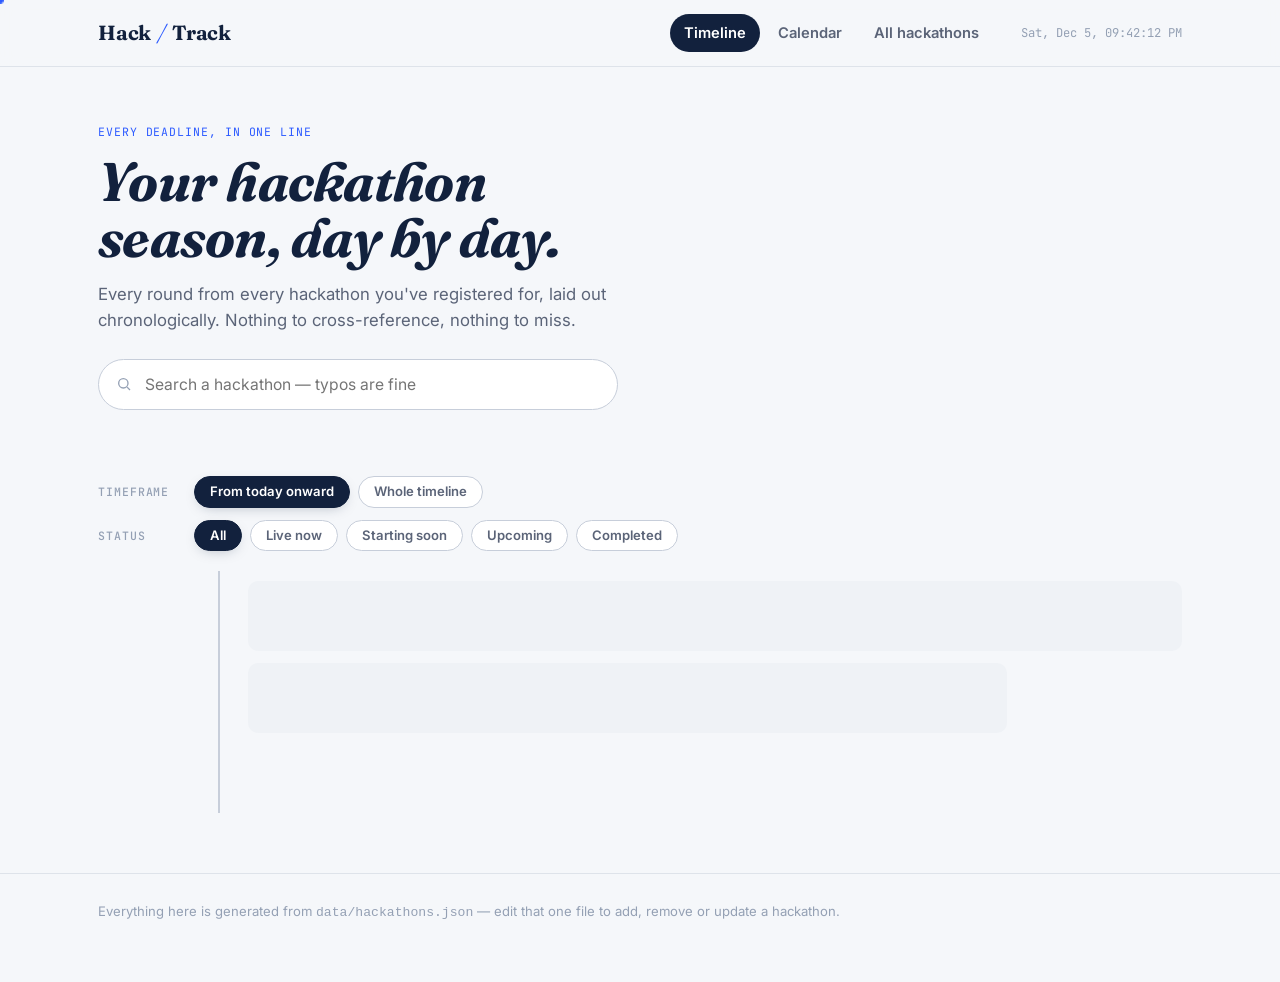
==== index.html @ 7b6a446b "feat(timeline): create timeline layout with search, timeframe, and status filters" ====
<!doctype html>
<html lang="en">
<head>
<meta charset="UTF-8">
<meta name="viewport" content="width=device-width, initial-scale=1, viewport-fit=cover">
<title>Hack/Track — Timeline</title>
<link rel="stylesheet" href="css/styles.css">
</head>
<body>

<header class="topbar">
  <div class="topbar-inner">
    <a class="brand" href="index.html">Hack<em>/</em>Track</a>
    <nav class="nav">
      <a href="index.html" class="active">Timeline</a>
      <a href="calendar.html">Calendar</a>
      <a href="hackathon.html">All hackathons</a>
    </nav>
    <span class="live-clock"></span>
  </div>
</header>

<main class="shell">

  <section class="hero">
    <p class="hero-eyebrow">Every deadline, in one line</p>
    <h1>Your hackathon<br>season, day by day.</h1>
    <p class="lede">Every round from every hackathon you've registered for, laid out chronologically. Nothing to cross-reference, nothing to miss.</p>

    <div class="search-wrap">
      <svg class="search-icon" viewBox="0 0 24 24" fill="none" stroke="currentColor" stroke-width="2"><circle cx="11" cy="11" r="7"/><line x1="21" y1="21" x2="16.65" y2="16.65"/></svg>
      <input class="search-input focus-ring" type="text" placeholder="Search a hackathon — typos are fine" aria-label="Search hackathons">
      <div class="search-results"></div>
    </div>

    <div class="hero-stats" id="hero-stats"></div>
  </section>

  <div class="timeline-controls">
    <div class="control-row">
      <span class="control-label">Timeframe</span>
      <div class="range-toggle" id="range-toggle" role="tablist">
        <button class="filter-chip active" data-range="today" role="tab">From today onward</button>
        <button class="filter-chip" data-range="all" role="tab">Whole timeline</button>
      </div>
    </div>

    <div class="control-row">
      <span class="control-label">Status</span>
      <div class="filters" id="filters">
        <button class="filter-chip active" data-filter="all">All</button>
        <button class="filter-chip" data-filter="live">Live now</button>
        <button class="filter-chip" data-filter="soon">Starting soon</button>
        <button class="filter-chip" data-filter="upcoming">Upcoming</button>
        <button class="filter-chip" data-filter="done">Completed</button>
      </div>
    </div>
  </div>

  <div class="timeline" id="timeline">
    <div class="skeleton" style="margin-left:150px; margin-bottom:12px;"></div>
    <div class="skeleton" style="margin-left:150px; width:70%;"></div>
  </div>

</main>

<footer class="site-footer">
  <div class="shell">Everything here is generated from <code>data/hackathons.json</code> — edit that one file to add, remove or update a hackathon.</div>
</footer>

<script src="js/core.js"></script>
<script src="js/timeline.js"></script>
</body>
</html>
---- css/styles.css ----
/* ===========================================================
   Hack/Track — design tokens
   Palette: cool, light "control room" surface with a single
   bright signal accent per hackathon (violet / teal / amber / indigo / rose).
   Type: Fraunces (display) + Inter (body/data).
=========================================================== */

@import url('https://fonts.googleapis.com/css2?family=Fraunces:ital,opsz,wght@0,9..144,400;0,9..144,560;0,9..144,680;1,9..144,500&family=Inter:wght@400;500;600;700&family=JetBrains+Mono:wght@500&display=swap');

:root{
  --bg: #F5F7FA;
  --surface: #FFFFFF;
  --surface-sunk: #EFF2F6;
  --ink: #12213D;
  --ink-soft: #5B6478;
  --ink-faint: #94A0B4;
  --line: #DEE3EA;
  --line-strong: #C7CEDA;

  --violet: #6C5CE7;
  --violet-soft: #EFECFD;
  --teal: #0FA98C;
  --teal-soft: #E3F7F1;
  --amber: #E0A100;
  --amber-soft: #FBF1D9;
  --indigo: #2D5BFF;
  --indigo-soft: #E7EDFF;
  --rose: #E6497A;
  --rose-soft: #FCE9F0;

  --today: #FF5A36;

  --radius-s: 10px;
  --radius-m: 16px;
  --radius-l: 26px;

  --font-display: 'Fraunces', serif;
  --font-body: 'Inter', sans-serif;
  --font-mono: 'JetBrains Mono', monospace;

  --ease: cubic-bezier(.22,1,.36,1);
}

*{ box-sizing:border-box; }
html{ scroll-behavior:smooth; }
body{
  margin:0;
  background:var(--bg);
  color:var(--ink);
  font-family:var(--font-body);
  -webkit-font-smoothing:antialiased;
  line-height:1.5;
}
img{ max-width:100%; }
a{ color:inherit; }

/* respect reduced motion */
@media (prefers-reduced-motion: reduce){
  *{ animation-duration:.01ms !important; animation-iteration-count:1 !important; transition-duration:.01ms !important; scroll-behavior:auto !important; }
}

/* ---------------- custom cursor ---------------- */
.cursor-dot, .cursor-ring{
  position:fixed; top:0; left:0; pointer-events:none; z-index:9999;
  border-radius:50%;
  transform:translate(-50%,-50%);
  will-change:transform;
}
.cursor-dot{ width:7px; height:7px; background:var(--indigo); }
.cursor-ring{
  width:34px; height:34px;
  border:1.5px solid var(--ink);
  opacity:.35;
  transition:width .25s var(--ease), height .25s var(--ease), border-color .25s var(--ease), opacity .25s var(--ease), background .25s var(--ease);
}
body.cursor-active .cursor-ring{ opacity:.6; }
.cursor-ring.is-hover{
  width:56px; height:56px;
  background:var(--indigo-soft);
  border-color:var(--indigo);
  opacity:.9;
}
@media (hover:none), (pointer:coarse){
  .cursor-dot, .cursor-ring{ display:none; }
}

/* ---------------- layout shell ---------------- */
.shell{ max-width:1180px; margin:0 auto; padding:0 clamp(18px, 4vw, 48px); }

.topbar{
  position:sticky; top:0; z-index:500;
  background:rgba(245,247,250,.86);
  backdrop-filter:blur(10px);
  border-bottom:1px solid var(--line);
}
.topbar-inner{
  max-width:1180px; margin:0 auto; padding:14px clamp(18px,4vw,48px);
  display:flex; align-items:center; gap:28px; flex-wrap:wrap;
}
.brand{
  font-family:var(--font-display); font-weight:680; font-size:1.28rem;
  letter-spacing:-.01em; text-decoration:none; color:var(--ink);
  display:flex; align-items:baseline; gap:6px;
}
.brand em{ font-style:italic; color:var(--indigo); font-weight:500; }
.nav{ display:flex; gap:4px; margin-left:auto; }
.nav a{
  text-decoration:none; color:var(--ink-soft); font-weight:600; font-size:.92rem;
  padding:8px 14px; border-radius:999px; transition:background .2s var(--ease), color .2s var(--ease);
}
.nav a:hover, .nav a.active{ background:var(--surface-sunk); color:var(--ink); }
.nav a.active{ background:var(--ink); color:#fff; }

.live-clock{
  font-family:var(--font-mono); font-size:.76rem; color:var(--ink-faint);
  white-space:nowrap;
}

/* ---------------- hero ---------------- */
.hero{ padding:56px 0 30px; }
.hero-eyebrow{
  font-family:var(--font-mono); font-size:.72rem; color:var(--indigo);
  text-transform:uppercase; letter-spacing:.08em; margin:0 0 14px;
}
.hero h1{
  font-family:var(--font-display); font-weight:680; font-style:italic;
  font-size:clamp(2rem, 5vw, 3.4rem); line-height:1.03; letter-spacing:-.01em;
  margin:0 0 16px; max-width:16ch;
}
.hero p.lede{ font-size:1.05rem; color:var(--ink-soft); max-width:56ch; margin:0 0 26px; }
.hero-stats{ display:flex; gap:34px; flex-wrap:wrap; margin-top:8px; }
.hero-stat b{ font-family:var(--font-display); font-size:2rem; display:block; line-height:1; }
.hero-stat span{ font-size:.8rem; color:var(--ink-faint); }

/* ---------------- search ---------------- */
.search-wrap{ position:relative; max-width:520px; }
.search-input{
  width:100%; padding:15px 20px 15px 46px; border-radius:999px;
  border:1.5px solid var(--line-strong); background:var(--surface);
  font-family:var(--font-body); font-size:.98rem; color:var(--ink);
  outline:none; transition:border-color .2s var(--ease), box-shadow .2s var(--ease);
}
.search-input:focus{ border-color:var(--indigo); box-shadow:0 0 0 4px var(--indigo-soft); }
.search-icon{ position:absolute; left:18px; top:50%; transform:translateY(-50%); width:16px; height:16px; color:var(--ink-faint); pointer-events:none; }
.search-results{
  position:absolute; left:0; right:0; top:calc(100% + 8px);
  background:var(--surface); border:1px solid var(--line);
  border-radius:var(--radius-m); box-shadow:0 18px 40px -18px rgba(18,33,61,.25);
  max-height:420px; overflow:auto; z-index:80; display:none;
}
.search-results.open{ display:block; }
.search-hit{
  display:block; padding:12px 18px; text-decoration:none; color:var(--ink);
  border-bottom:1px solid var(--line);
}
.search-hit:last-child{ border-bottom:none; }
.search-hit:hover{ background:var(--surface-sunk); }
.search-hit .hit-name{ font-weight:600; }
.search-hit .hit-meta{ font-size:.78rem; color:var(--ink-faint); margin-top:2px; }
.search-empty{ padding:16px 18px; color:var(--ink-faint); font-size:.9rem; }

/* ---------------- status pill ---------------- */
.pill{
  display:inline-flex; align-items:center; gap:6px;
  font-family:var(--font-mono); font-size:.68rem; letter-spacing:.03em; text-transform:uppercase;
  padding:4px 10px; border-radius:999px; white-space:nowrap;
}
.pill::before{ content:''; width:6px; height:6px; border-radius:50%; background:currentColor; }
.pill.status-live{ background:var(--teal-soft); color:var(--teal); }
.pill.status-upcoming{ background:var(--indigo-soft); color:var(--indigo); }
.pill.status-soon{ background:var(--amber-soft); color:#8a6800; }
.pill.status-done{ background:var(--surface-sunk); color:var(--ink-faint); }

/* ---------------- timeline controls & filters ---------------- */
.timeline-controls{
  display:flex; flex-direction:column; gap:12px; margin:28px 0 20px;
}
.control-row{
  display:flex; align-items:center; gap:14px; flex-wrap:wrap;
}
.control-label{
  font-family:var(--font-mono); font-size:.72rem; text-transform:uppercase;
  letter-spacing:.08em; color:var(--ink-faint); min-width:82px; font-weight:500;
}

.range-toggle, .filters{
  display:flex; gap:8px; flex-wrap:wrap;
}

.filter-chip, .range-btn{
  font-family:var(--font-body); font-weight:600; font-size:.82rem;
  border:1.5px solid var(--line-strong); background:var(--surface); color:var(--ink-soft);
  padding:7px 15px; border-radius:999px; cursor:pointer; transition:all .2s var(--ease);
  display:inline-flex; align-items:center; line-height:1.2;
}
.filter-chip:hover, .range-btn:hover{ border-color:var(--ink-soft); color:var(--ink); }
.filter-chip.active, .range-btn.active{
  background:var(--ink); border-color:var(--ink); color:#fff;
  box-shadow:0 4px 14px -6px rgba(18,33,61,.35);
}

/* ===========================================================
   Timeline page
=========================================================== */
.timeline{ position:relative; padding:10px 0 80px; }
.timeline::before{
  content:''; position:absolute; left:120px; top:0; bottom:0; width:2px;
  background:var(--line-strong);
}
@media (max-width:720px){ .timeline::before{ left:20px; } }

.day-group{ position:relative; margin-bottom:8px; }
.day-head{
  position:sticky; top:60px; z-index:10;
  display:flex; align-items:baseline; gap:18px; padding:22px 0 10px;
  background:linear-gradient(var(--bg) 78%, transparent);
}
.day-date{
  width:100px; flex:none; text-align:right; font-family:var(--font-display);
}
.day-date .dow{ display:block; font-family:var(--font-mono); font-size:.68rem; color:var(--ink-faint); text-transform:uppercase; letter-spacing:.06em; }
.day-date .dom{ display:block; font-size:1.9rem; font-weight:680; line-height:1.05; font-style:italic; }
.day-date .mon{ font-size:.78rem; color:var(--ink-soft); }
@media (max-width:720px){ .day-date{ width:auto; text-align:left; padding-left:0; } }

.day-dot{
  position:absolute; left:120px; transform:translateX(-50%); top:34px;
  width:13px; height:13px; border-radius:50%; background:var(--bg);
  border:2.5px solid var(--line-strong);
}
@media (max-width:720px){ .day-dot{ left:20px; } }
.day-group.is-today .day-dot{ border-color:var(--today); background:var(--today); box-shadow:0 0 0 5px rgba(255,90,54,.18); }
.day-group.is-today .day-date .dom{ color:var(--today); }

.day-events{ margin-left:150px; display:flex; flex-direction:column; gap:10px; padding-bottom:10px; }
@media (max-width:720px){ .day-events{ margin-left:48px; } }

.event-card{
  background:var(--surface); border:1px solid var(--line); border-left:4px solid var(--c, var(--indigo));
  border-radius:var(--radius-s); padding:14px 18px;
  text-decoration:none; color:var(--ink); display:block;
  opacity:0; transform:translateY(10px);
  animation:rise .5s var(--ease) forwards;
  transition:border-color .2s var(--ease), transform .2s var(--ease), box-shadow .2s var(--ease);
}
.event-card:hover{ transform:translateY(-2px); box-shadow:0 14px 28px -18px rgba(18,33,61,.35); }
@keyframes rise{ to{ opacity:1; transform:translateY(0); } }

.event-top{ display:flex; align-items:center; justify-content:space-between; gap:10px; flex-wrap:wrap; }
.event-time{ font-family:var(--font-mono); font-size:.74rem; color:var(--ink-faint); }
.event-title{ font-weight:700; font-size:.98rem; margin:4px 0 2px; }
.event-hack{ font-size:.82rem; color:var(--ink-soft); }
.event-hack b{ color:var(--c, var(--indigo)); font-weight:700; }

.event-range{
  display:flex; gap:18px; flex-wrap:wrap; margin-top:10px; padding-top:10px;
  border-top:1px dashed var(--line);
}
.event-range div{ font-size:.74rem; }
.event-range span{ display:block; font-family:var(--font-mono); text-transform:uppercase; letter-spacing:.05em; font-size:.62rem; color:var(--ink-faint); margin-bottom:2px; }
.event-range b{ font-weight:600; color:var(--ink); }
.event-range .end-cell b{ color:var(--c, var(--indigo)); }
.multiday-flag{
  font-family:var(--font-mono); font-size:.64rem; color:var(--c, var(--indigo));
  background:var(--c-soft, var(--indigo-soft)); padding:2px 8px; border-radius:999px;
}

.empty-note{ margin-left:150px; color:var(--ink-faint); font-size:.9rem; padding:6px 0 24px; }
@media (max-width:720px){ .empty-note{ margin-left:48px; } }

/* ===========================================================
   Calendar page
=========================================================== */
.cal-head{ display:flex; align-items:center; justify-content:space-between; gap:14px; margin:30px 0 16px; flex-wrap:wrap; }
.cal-title{ font-family:var(--font-display); font-style:italic; font-weight:680; font-size:1.7rem; }
.cal-nav{ display:flex; gap:8px; align-items:center; }
.cal-btn{
  width:38px; height:38px; border-radius:50%; border:1.5px solid var(--line-strong);
  background:var(--surface); cursor:pointer; display:flex; align-items:center; justify-content:center;
  transition:all .2s var(--ease);
}
.cal-btn:hover{ border-color:var(--ink); background:var(--surface-sunk); }
.cal-today-btn{
  border:1.5px solid var(--line-strong); background:var(--surface); border-radius:999px;
  padding:8px 16px; font-weight:600; font-size:.82rem; cursor:pointer;
}
.cal-today-btn:hover{ border-color:var(--ink); }

.cal-grid{
  display:grid; grid-template-columns:repeat(7,1fr); gap:8px;
}
.cal-dow{ text-align:center; font-family:var(--font-mono); font-size:.68rem; color:var(--ink-faint); text-transform:uppercase; letter-spacing:.06em; padding-bottom:6px; }
.cal-cell{
  background:var(--surface); border:1px solid var(--line); border-radius:var(--radius-s);
  min-height:108px; padding:8px; display:flex; flex-direction:column; gap:5px;
  transition:box-shadow .2s var(--ease), border-color .2s var(--ease);
}
.cal-cell.out{ background:transparent; border-color:transparent; }
.cal-cell.today{ border-color:var(--today); box-shadow:0 0 0 2px rgba(255,90,54,.15) inset; }
.cal-cell:hover:not(.out){ border-color:var(--line-strong); }
.cal-daynum{ font-family:var(--font-mono); font-size:.76rem; color:var(--ink-faint); }
.cal-cell.today .cal-daynum{ color:var(--today); font-weight:700; }
.cal-chip{
  font-size:.68rem; font-weight:600; padding:3px 7px; border-radius:6px;
  background:var(--c-soft, var(--indigo-soft)); color:var(--c, var(--indigo));
  overflow:hidden; text-overflow:ellipsis; white-space:nowrap; cursor:pointer;
  border:none; text-align:left; width:100%; font-family:var(--font-body);
}
.cal-chip:hover{ filter:brightness(.94); }
.cal-more{ font-size:.68rem; color:var(--ink-faint); font-weight:600; }

@media (max-width:720px){
  .cal-grid{ gap:5px; }
  .cal-cell{ min-height:auto; padding:6px 4px; border-radius:8px; }
  .cal-chip{ font-size:0; padding:0; height:6px; width:6px; border-radius:50%; }
  .cal-more{ font-size:0; }
}

.legend{ display:flex; flex-wrap:wrap; gap:10px 18px; margin:24px 0 10px; }
.legend-item{ display:flex; align-items:center; gap:7px; font-size:.78rem; color:var(--ink-soft); font-weight:600; }
.legend-dot{ width:9px; height:9px; border-radius:50%; background:var(--c, var(--indigo)); flex:none; }

/* day-detail drawer for calendar */
.drawer-backdrop{
  position:fixed; inset:0; background:rgba(18,33,61,.35); backdrop-filter:blur(2px);
  opacity:0; pointer-events:none; transition:opacity .25s var(--ease); z-index:900;
}
.drawer-backdrop.open{ opacity:1; pointer-events:auto; }
.drawer{
  position:fixed; right:0; top:0; bottom:0; width:min(420px, 92vw);
  background:var(--surface); box-shadow:-20px 0 50px -20px rgba(18,33,61,.4);
  transform:translateX(100%); transition:transform .32s var(--ease); z-index:901;
  padding:26px 24px; overflow-y:auto;
}
.drawer.open{ transform:translateX(0); }
.drawer-close{
  border:none; background:var(--surface-sunk); width:34px; height:34px; border-radius:50%;
  cursor:pointer; float:right; font-size:1.1rem; line-height:1;
}
.drawer h3{ font-family:var(--font-display); font-style:italic; margin:6px 0 18px; clear:both; }

/* ===========================================================
   Detail page
=========================================================== */
.hlist{ display:flex; flex-direction:column; gap:14px; margin:30px 0 60px; }
.hcard{
  background:var(--surface); border:1px solid var(--line); border-radius:var(--radius-m);
  padding:22px 24px; display:flex; align-items:center; justify-content:space-between; gap:18px;
  text-decoration:none; color:var(--ink); flex-wrap:wrap;
  border-left:5px solid var(--c, var(--indigo));
  transition:transform .2s var(--ease), box-shadow .2s var(--ease);
}
.hcard:hover{ transform:translateY(-2px); box-shadow:0 16px 34px -20px rgba(18,33,61,.4); }
.hcard-name{ font-family:var(--font-display); font-weight:680; font-size:1.18rem; }
.hcard-meta{ font-size:.84rem; color:var(--ink-soft); margin-top:4px; }
.hcard-right{ display:flex; align-items:center; gap:14px; }

.detail-hero{ padding:44px 0 10px; border-bottom:1px solid var(--line); margin-bottom:34px; }
.detail-back{ font-size:.85rem; color:var(--ink-soft); text-decoration:none; display:inline-flex; align-items:center; gap:6px; margin-bottom:18px; }
.detail-back:hover{ color:var(--ink); }
.detail-title{ font-family:var(--font-display); font-style:italic; font-weight:680; font-size:clamp(1.8rem,4vw,2.7rem); margin:0 0 10px; }
.detail-tags{ display:flex; gap:8px; flex-wrap:wrap; margin:14px 0 22px; }
.tag{ background:var(--surface-sunk); color:var(--ink-soft); font-size:.78rem; font-weight:600; padding:5px 12px; border-radius:999px; }
.detail-meta-grid{ display:grid; grid-template-columns:repeat(auto-fit,minmax(150px,1fr)); gap:18px; margin:26px 0 36px; }
.meta-box span{ display:block; font-size:.7rem; text-transform:uppercase; letter-spacing:.06em; color:var(--ink-faint); font-family:var(--font-mono); margin-bottom:4px; }
.meta-box b{ font-size:1rem; }

.stages{ position:relative; padding-left:36px; margin-bottom:60px; }
.stages::before{ content:''; position:absolute; left:9px; top:6px; bottom:6px; width:2px; background:var(--line-strong); }
.stage{ position:relative; padding-bottom:34px; }
.stage:last-child{ padding-bottom:0; }
.stage-dot{
  position:absolute; left:-36px; top:2px; width:20px; height:20px; border-radius:50%;
  background:var(--surface); border:2.5px solid var(--c, var(--indigo));
  display:flex; align-items:center; justify-content:center;
}
.stage-dot::after{ content:''; width:7px; height:7px; border-radius:50%; background:var(--c, var(--indigo)); }
.stage.is-done .stage-dot{ background:var(--c, var(--indigo)); }
.stage.is-done .stage-dot::after{ background:#fff; }
.stage-card{
  background:var(--surface); border:1px solid var(--line); border-radius:var(--radius-m);
  padding:20px 22px;
}
.stage-head{ display:flex; align-items:center; justify-content:space-between; gap:12px; flex-wrap:wrap; margin-bottom:8px; }
.stage-name{ font-weight:700; font-size:1.05rem; }
.stage-when{ font-family:var(--font-mono); font-size:.78rem; color:var(--ink-soft); margin-bottom:10px; }
.stage-desc{ color:var(--ink-soft); font-size:.94rem; }
.stage-mode{ font-size:.74rem; color:var(--ink-faint); margin-top:10px; font-family:var(--font-mono); }

/* ---------------- footer ---------------- */
.site-footer{ border-top:1px solid var(--line); margin-top:60px; padding:28px 0 60px; color:var(--ink-faint); font-size:.82rem; }

/* ---------------- misc ---------------- */
.section-lead{ display:flex; align-items:baseline; justify-content:space-between; gap:16px; flex-wrap:wrap; margin-top:8px; }
.section-lead h2{ font-family:var(--font-display); font-style:italic; font-weight:680; font-size:1.5rem; margin:0; }
.count-note{ font-size:.82rem; color:var(--ink-faint); }

.skeleton{ background:linear-gradient(90deg,var(--surface-sunk) 25%, #fff 37%, var(--surface-sunk) 63%); background-size:400% 100%; animation:shimmer 1.4s ease infinite; border-radius:var(--radius-s); height:70px; }
@keyframes shimmer{ 0%{background-position:100% 0;} 100%{background-position:0 0;} }

.focus-ring:focus-visible{ outline:3px solid var(--indigo); outline-offset:2px; }
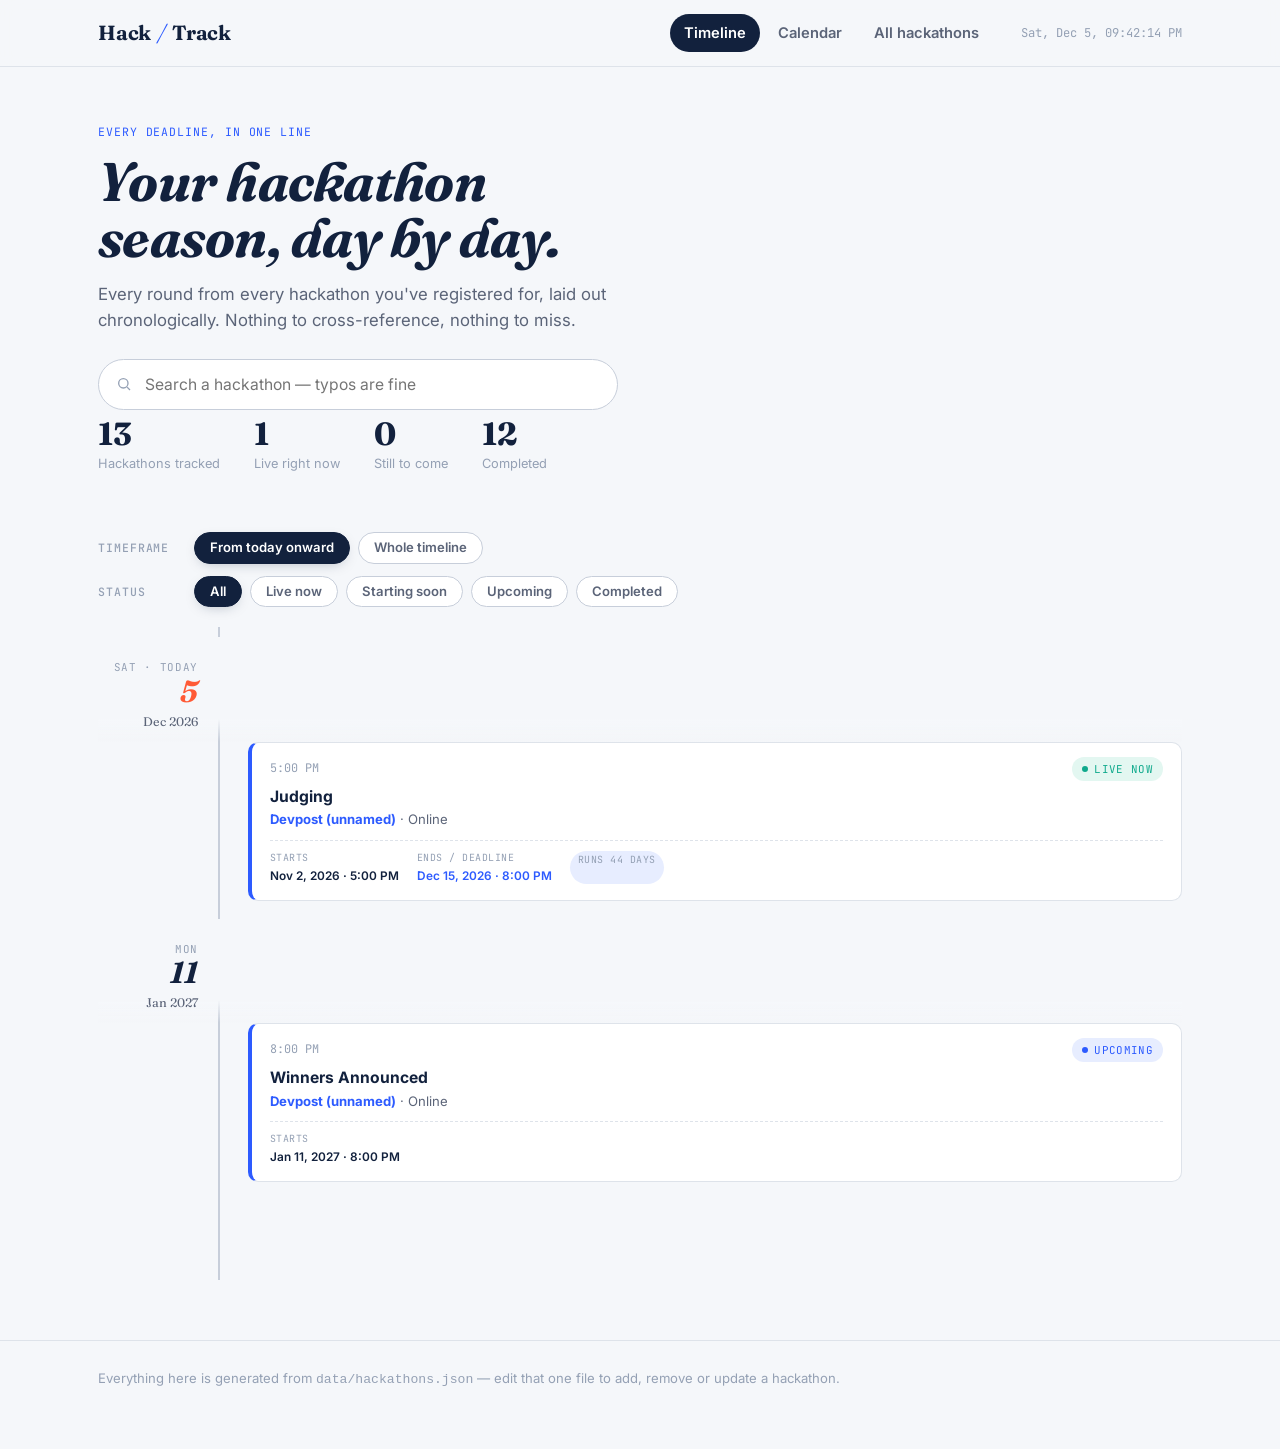
==== commit 712d40ed: "feat(seo): add OpenGraph metadata and theme color to index.html" ====
--- a/index.html
+++ b/index.html
@@ -4,6 +4,11 @@
 <meta charset="UTF-8">
 <meta name="viewport" content="width=device-width, initial-scale=1, viewport-fit=cover">
 <title>Hack/Track — Timeline</title>
+<meta name="description" content="Every hackathon deadline, in one line. Chronological schedule tracker with live status, filters, and calendar view.">
+<meta name="theme-color" content="#12213D">
+<meta property="og:title" content="Hack/Track — Hackathon Timeline">
+<meta property="og:description" content="Track your hackathon season day by day with real-time countdowns, status indicators, and monthly calendar.">
+<meta property="og:type" content="website">
 <link rel="stylesheet" href="css/styles.css">
 </head>
 <body>
--- a/css/styles.css
+++ b/css/styles.css
@@ -60,28 +60,47 @@
 }
 
 /* ---------------- custom cursor ---------------- */
+@media (hover: hover) and (pointer: fine) {
+  body.cursor-active,
+  body.cursor-active * {
+    cursor: none !important;
+  }
+}
+
 .cursor-dot, .cursor-ring{
   position:fixed; top:0; left:0; pointer-events:none; z-index:9999;
   border-radius:50%;
   transform:translate(-50%,-50%);
   will-change:transform;
-}
-.cursor-dot{ width:7px; height:7px; background:var(--indigo); }
+  opacity:0;
+  transition:opacity .2s var(--ease);
+}
+.cursor-dot{
+  width:6px; height:6px; background:var(--indigo);
+  transition:opacity .2s var(--ease), transform .15s var(--ease);
+}
 .cursor-ring{
-  width:34px; height:34px;
-  border:1.5px solid var(--ink);
-  opacity:.35;
-  transition:width .25s var(--ease), height .25s var(--ease), border-color .25s var(--ease), opacity .25s var(--ease), background .25s var(--ease);
-}
-body.cursor-active .cursor-ring{ opacity:.6; }
+  width:32px; height:32px;
+  border:1.5px solid var(--indigo);
+  opacity:0;
+  transition:width .25s var(--ease), height .25s var(--ease), border-color .25s var(--ease), opacity .2s var(--ease), background .25s var(--ease), transform .15s var(--ease);
+}
+body.cursor-active .cursor-dot{ opacity:1; }
+body.cursor-active .cursor-ring{ opacity:.55; }
+
 .cursor-ring.is-hover{
-  width:56px; height:56px;
+  width:50px; height:50px;
   background:var(--indigo-soft);
   border-color:var(--indigo);
-  opacity:.9;
-}
+  opacity:.85;
+}
+.cursor-ring.is-down{
+  transform:translate(-50%,-50%) scale(.82);
+  background:rgba(45,91,255,.18);
+}
+
 @media (hover:none), (pointer:coarse){
-  .cursor-dot, .cursor-ring{ display:none; }
+  .cursor-dot, .cursor-ring{ display:none !important; }
 }
 
 /* ---------------- layout shell ---------------- */
